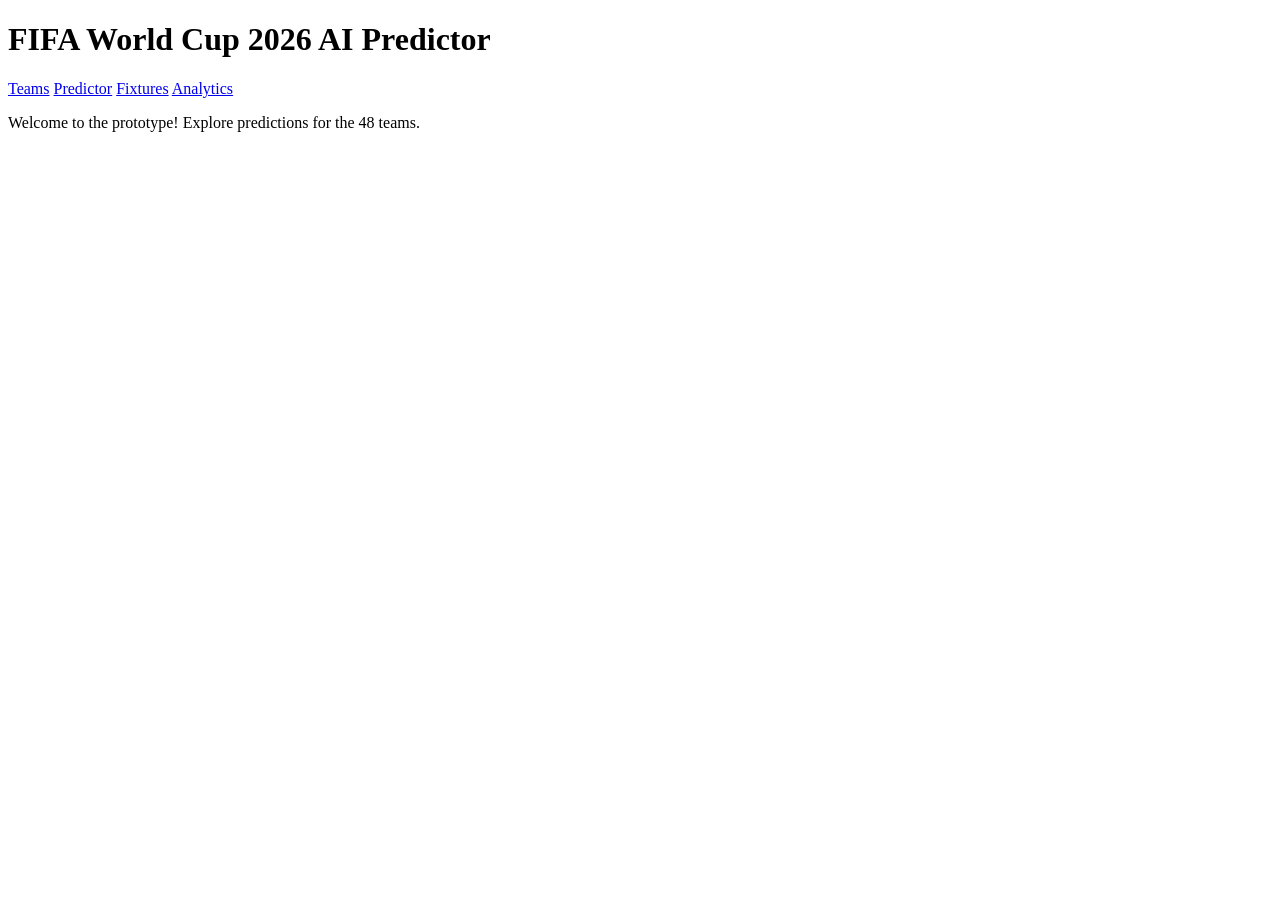
==== fifa-ai-predictor/index.html @ 6c278b72 "HTML files commit" ====
<!DOCTYPE html>
<html lang="en">
<head>
  <meta charset="UTF-8">
  <title>FIFA AI Predictor</title>
  <link rel="stylesheet" href="css/style.css">
</head>
<body>
  <header>
    <h1>FIFA World Cup 2026 AI Predictor</h1>
    <nav>
      <a href="team-dashboard.html">Teams</a>
      <a href="match-predictor.html">Predictor</a>
      <a href="fixtures.html">Fixtures</a>
      <a href="analytics.html">Analytics</a>
    </nav>
  </header>
  <main>
    <p>Welcome to the prototype! Explore predictions for the 48 teams.</p>
  </main>
  <script src="js/main.js"></script>
</body>
</html>
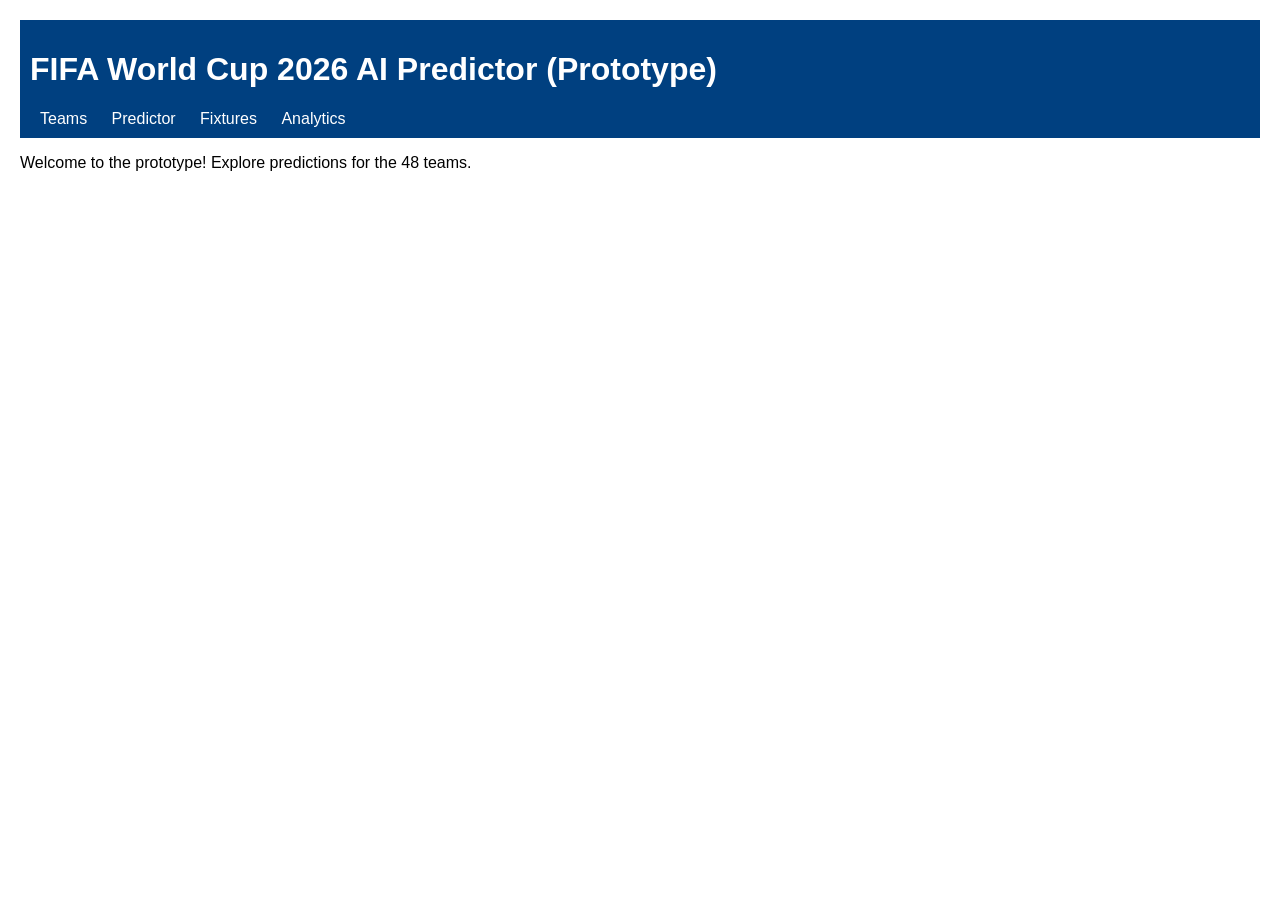
==== commit 8fad0a39: "minute addition" ====
--- a/fifa-ai-predictor/index.html
+++ b/fifa-ai-predictor/index.html
@@ -7,7 +7,7 @@
 </head>
 <body>
   <header>
-    <h1>FIFA World Cup 2026 AI Predictor</h1>
+    <h1>FIFA World Cup 2026 AI Predictor (Prototype)</h1>
     <nav>
       <a href="team-dashboard.html">Teams</a>
       <a href="match-predictor.html">Predictor</a>
--- a/fifa-ai-predictor/css/style.css
+++ b/fifa-ai-predictor/css/style.css
@@ -0,0 +1,14 @@
+body {
+  font-family: Arial, sans-serif;
+  margin: 20px;
+}
+header {
+  background: #004080;
+  color: white;
+  padding: 10px;
+}
+nav a {
+  margin: 0 10px;
+  color: white;
+  text-decoration: none;
+}
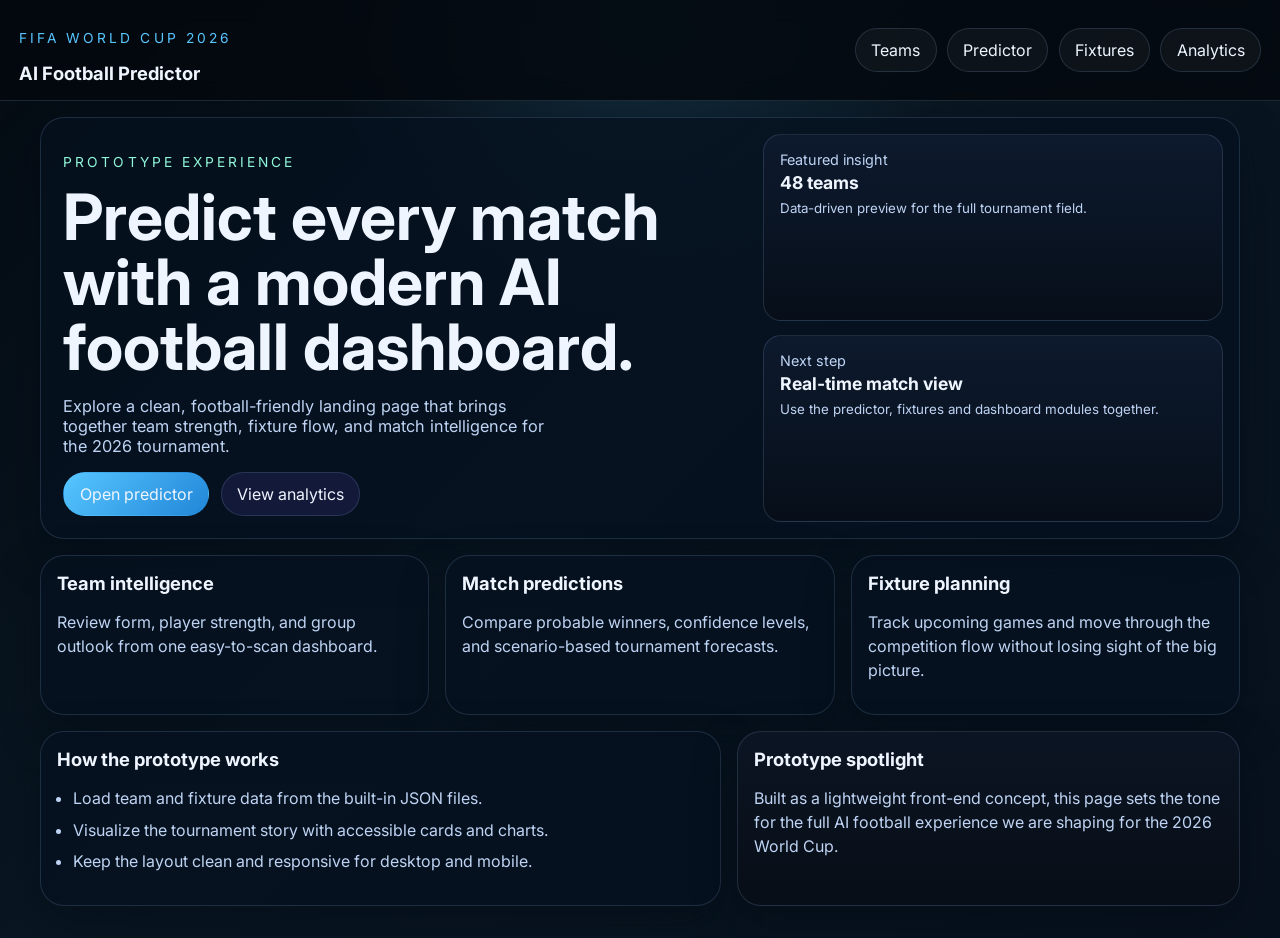
==== commit f3add9d1: "HTML and CSS skeleton fix" ====
--- a/fifa-ai-predictor/index.html
+++ b/fifa-ai-predictor/index.html
@@ -2,22 +2,84 @@
 <html lang="en">
 <head>
   <meta charset="UTF-8">
+  <meta name="viewport" content="width=device-width, initial-scale=1.0">
+  <meta name="description" content="AI-powered FIFA World Cup 2026 prediction prototype with team insights, fixtures and analytics.">
   <title>FIFA AI Predictor</title>
+  <link rel="preconnect" href="https://fonts.googleapis.com">
+  <link rel="preconnect" href="https://fonts.gstatic.com" crossorigin>
+  <link href="https://fonts.googleapis.com/css2?family=Inter:wght@400;500;600;700;800&display=swap" rel="stylesheet">
   <link rel="stylesheet" href="css/style.css">
 </head>
 <body>
-  <header>
-    <h1>FIFA World Cup 2026 AI Predictor (Prototype)</h1>
-    <nav>
+  <header class="site-header">
+    <div class="brand-wrap">
+      <p class="eyebrow">FIFA World Cup 2026</p>
+      <a class="brand" href="index.html">AI Football Predictor</a>
+    </div>
+    <nav class="main-nav">
       <a href="team-dashboard.html">Teams</a>
       <a href="match-predictor.html">Predictor</a>
       <a href="fixtures.html">Fixtures</a>
       <a href="analytics.html">Analytics</a>
     </nav>
   </header>
-  <main>
-    <p>Welcome to the prototype! Explore predictions for the 48 teams.</p>
+
+  <main class="page-shell">
+    <section class="hero-card">
+      <div class="hero-copy">
+        <p class="eyebrow accent">Prototype experience</p>
+        <h1>Predict every match with a modern AI football dashboard.</h1>
+        <p class="lede">Explore a clean, football-friendly landing page that brings together team strength, fixture flow, and match intelligence for the 2026 tournament.</p>
+        <div class="hero-actions">
+          <a class="button button-primary" href="match-predictor.html">Open predictor</a>
+          <a class="button button-secondary" href="analytics.html">View analytics</a>
+        </div>
+      </div>
+      <aside class="hero-panel">
+        <div class="mini-card">
+          <span>Featured insight</span>
+          <strong>48 teams</strong>
+          <small>Data-driven preview for the full tournament field.</small>
+        </div>
+        <div class="mini-card">
+          <span>Next step</span>
+          <strong>Real-time match view</strong>
+          <small>Use the predictor, fixtures and dashboard modules together.</small>
+        </div>
+      </aside>
+    </section>
+
+    <section class="grid three-up">
+      <article class="info-card">
+        <h2>Team intelligence</h2>
+        <p>Review form, player strength, and group outlook from one easy-to-scan dashboard.</p>
+      </article>
+      <article class="info-card">
+        <h2>Match predictions</h2>
+        <p>Compare probable winners, confidence levels, and scenario-based tournament forecasts.</p>
+      </article>
+      <article class="info-card">
+        <h2>Fixture planning</h2>
+        <p>Track upcoming games and move through the competition flow without losing sight of the big picture.</p>
+      </article>
+    </section>
+
+    <section class="panel-grid">
+      <article class="panel-card">
+        <h2>How the prototype works</h2>
+        <ul class="feature-list">
+          <li>Load team and fixture data from the built-in JSON files.</li>
+          <li>Visualize the tournament story with accessible cards and charts.</li>
+          <li>Keep the layout clean and responsive for desktop and mobile.</li>
+        </ul>
+      </article>
+      <article class="panel-card highlight-card">
+        <h2>Prototype spotlight</h2>
+        <p>Built as a lightweight front-end concept, this page sets the tone for the full AI football experience we are shaping for the 2026 World Cup.</p>
+      </article>
+    </section>
   </main>
+
   <script src="js/main.js"></script>
 </body>
 </html>
--- a/fifa-ai-predictor/css/style.css
+++ b/fifa-ai-predictor/css/style.css
@@ -1,14 +1,152 @@
+:root {
+  --bg: #06111f;
+  --panel: rgba(6, 17, 31, 0.78);
+  --panel-strong: #0f1d30;
+  --line: rgba(145, 179, 223, 0.18);
+  --text: #eff5ff;
+  --muted: #bfd4f4;
+  --accent: #57c6ff;
+  --accent-2: #7d5cff;
+  --shadow: 0 18px 45px rgba(3, 8, 18, 0.45);
+}
+
+* { box-sizing: border-box; }
+
 body {
-  font-family: Arial, sans-serif;
-  margin: 20px;
+  margin: 0;
+  min-height: 100vh;
+  font-family: 'Inter', Arial, sans-serif;
+  color: var(--text);
+  background:
+    radial-gradient(circle at top, rgba(87, 198, 255, 0.14), transparent 28%),
+    linear-gradient(135deg, #040b13 0%, #091722 45%, #07111d 100%);
 }
-header {
-  background: #004080;
-  color: white;
-  padding: 10px;
+
+img { max-width: 100%; }
+
+.site-header {
+  display: flex;
+  align-items: center;
+  justify-content: space-between;
+  gap: 1rem;
+  padding: 1rem 1.2rem;
+  border-bottom: 1px solid var(--line);
+  background: rgba(4, 9, 15, 0.85);
+  backdrop-filter: blur(12px);
+  position: sticky;
+  top: 0;
+  z-index: 10;
 }
-nav a {
-  margin: 0 10px;
-  color: white;
+
+.brand-wrap { display: grid; gap: 0.15rem; }
+
+.eyebrow {
+  font-size: 0.86rem;
+  text-transform: uppercase;
+  letter-spacing: 0.22em;
+  color: var(--accent);
+}
+
+.eyebrow.accent { color: #90f7d9; }
+
+.brand {
+  color: var(--text);
   text-decoration: none;
+  font-size: 1.15rem;
+  font-weight: 700;
 }
+
+.main-nav { display: flex; flex-wrap: wrap; gap: 0.65rem; }
+
+.main-nav a,
+.button {
+  text-decoration: none;
+  color: var(--text);
+  border: 1px solid var(--line);
+  border-radius: 999px;
+  padding: 0.68rem 0.95rem;
+  background: rgba(255, 255, 255, 0.04);
+  transition: transform 0.15s ease, background 0.2s ease;
+}
+
+.main-nav a:hover,
+.button:hover { transform: translateY(-1px); background: rgba(255,255,255,0.09); }
+
+.page-shell {
+  width: min(1200px, calc(100% - 1.2rem));
+  margin: 0 auto;
+  padding: 1rem 0 2rem;
+}
+
+.hero-card,
+.info-card,
+.panel-card {
+  background: var(--panel);
+  border: 1px solid var(--line);
+  border-radius: 24px;
+  box-shadow: var(--shadow);
+}
+
+.hero-card {
+  display: grid;
+  grid-template-columns: 1.35fr 0.9fr;
+  gap: 1rem;
+  padding: 1rem;
+}
+
+.hero-copy { padding: 0.4rem; }
+
+.hero-copy h1 {
+  margin: 0.2rem 0 0.6rem;
+  font-size: clamp(2.2rem, 6vw, 4rem);
+  line-height: 1.02;
+}
+
+.lede {
+  color: var(--muted);
+  max-width: 50ch;
+  font-size: 1.02rem;
+}
+
+.hero-actions { display: flex; flex-wrap: wrap; gap: 0.75rem; margin-top: 1rem; }
+
+.button-primary { background: linear-gradient(135deg, var(--accent), #2186d8); border-color: transparent; }
+.button-secondary { background: rgba(125, 92, 255, 0.12); }
+
+.hero-panel { display: grid; gap: 0.9rem; }
+
+.mini-card {
+  background: linear-gradient(180deg, rgba(13, 26, 46, 0.98), rgba(7, 15, 25, 0.95));
+  border: 1px solid var(--line);
+  border-radius: 18px;
+  padding: 1rem;
+}
+
+.mini-card span { color: var(--muted); font-size: 0.9rem; display: block; }
+.mini-card strong { display: block; margin: 0.25rem 0; font-size: 1.1rem; }
+.mini-card small { color: var(--muted); line-height: 1.45; }
+
+.grid { display: grid; gap: 1rem; margin-top: 1rem; }
+.grid.three-up { grid-template-columns: repeat(3, 1fr); }
+
+.info-card { padding: 1rem; }
+.info-card h2, .panel-card h2 { margin-top: 0; font-size: 1.15rem; }
+.info-card p, .panel-card p, .feature-list { color: var(--muted); line-height: 1.5; }
+
+.panel-grid { display: grid; grid-template-columns: 1.15fr 0.85fr; gap: 1rem; margin-top: 1rem; }
+.panel-card { padding: 1rem; }
+.highlight-card { background: linear-gradient(180deg, rgba(12, 21, 36, 0.98), rgba(7, 14, 23, 0.98)); }
+
+.feature-list { padding-left: 1rem; }
+.feature-list li + li { margin-top: 0.45rem; }
+
+@media (max-width: 980px) {
+  .hero-card, .panel-grid, .grid.three-up { grid-template-columns: 1fr; }
+}
+
+@media (max-width: 720px) {
+  .site-header { align-items: flex-start; flex-direction: column; }
+  .main-nav { gap: 0.45rem; }
+  .main-nav a { padding: 0.55rem 0.75rem; }
+  .hero-copy h1 { font-size: 2rem; }
+}
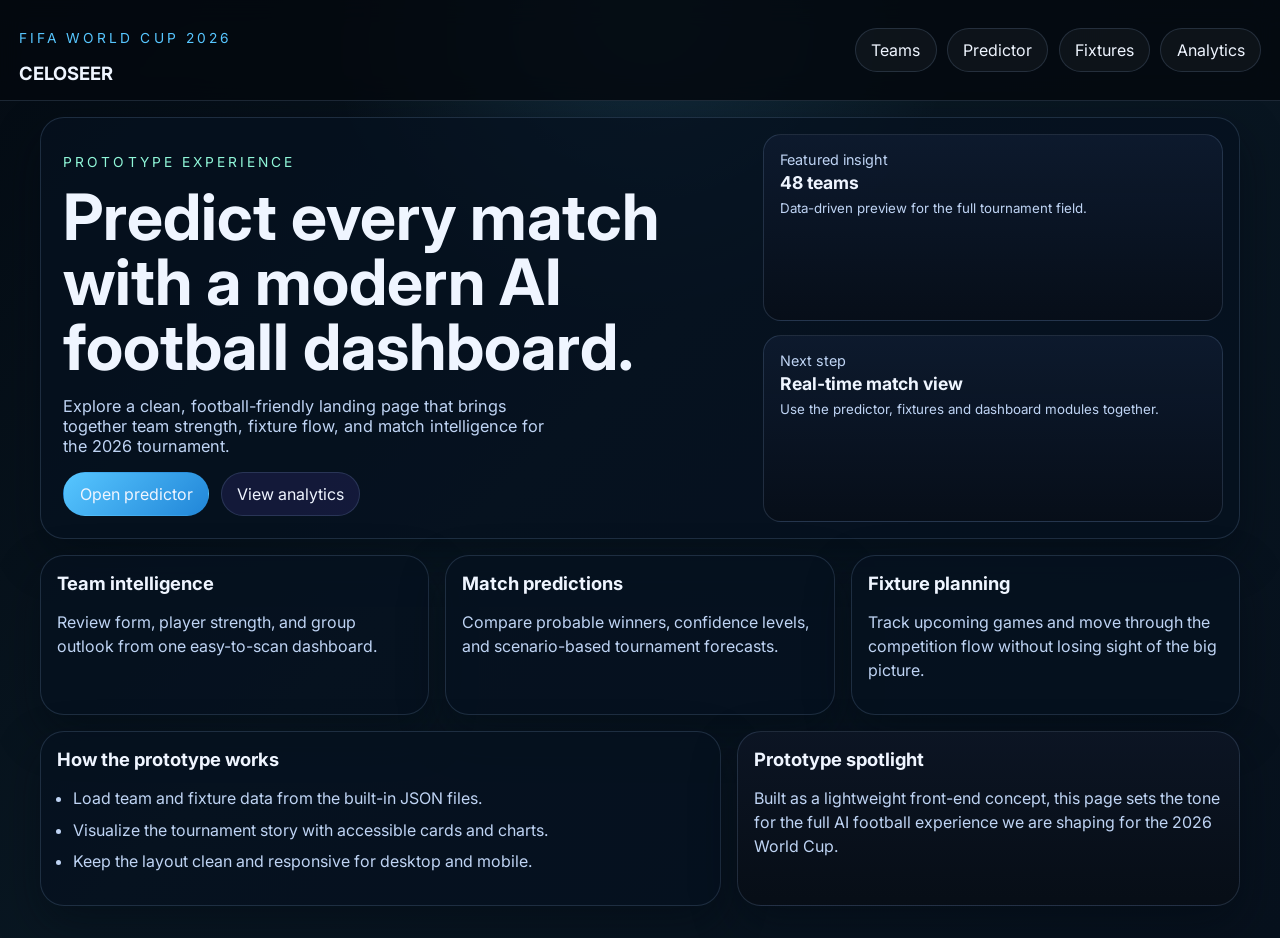
==== commit aeda8906: "name change" ====
--- a/fifa-ai-predictor/index.html
+++ b/fifa-ai-predictor/index.html
@@ -14,7 +14,7 @@
   <header class="site-header">
     <div class="brand-wrap">
       <p class="eyebrow">FIFA World Cup 2026</p>
-      <a class="brand" href="index.html">AI Football Predictor</a>
+      <a class="brand" href="index.html">CELOSEER</a>
     </div>
     <nav class="main-nav">
       <a href="team-dashboard.html">Teams</a>
